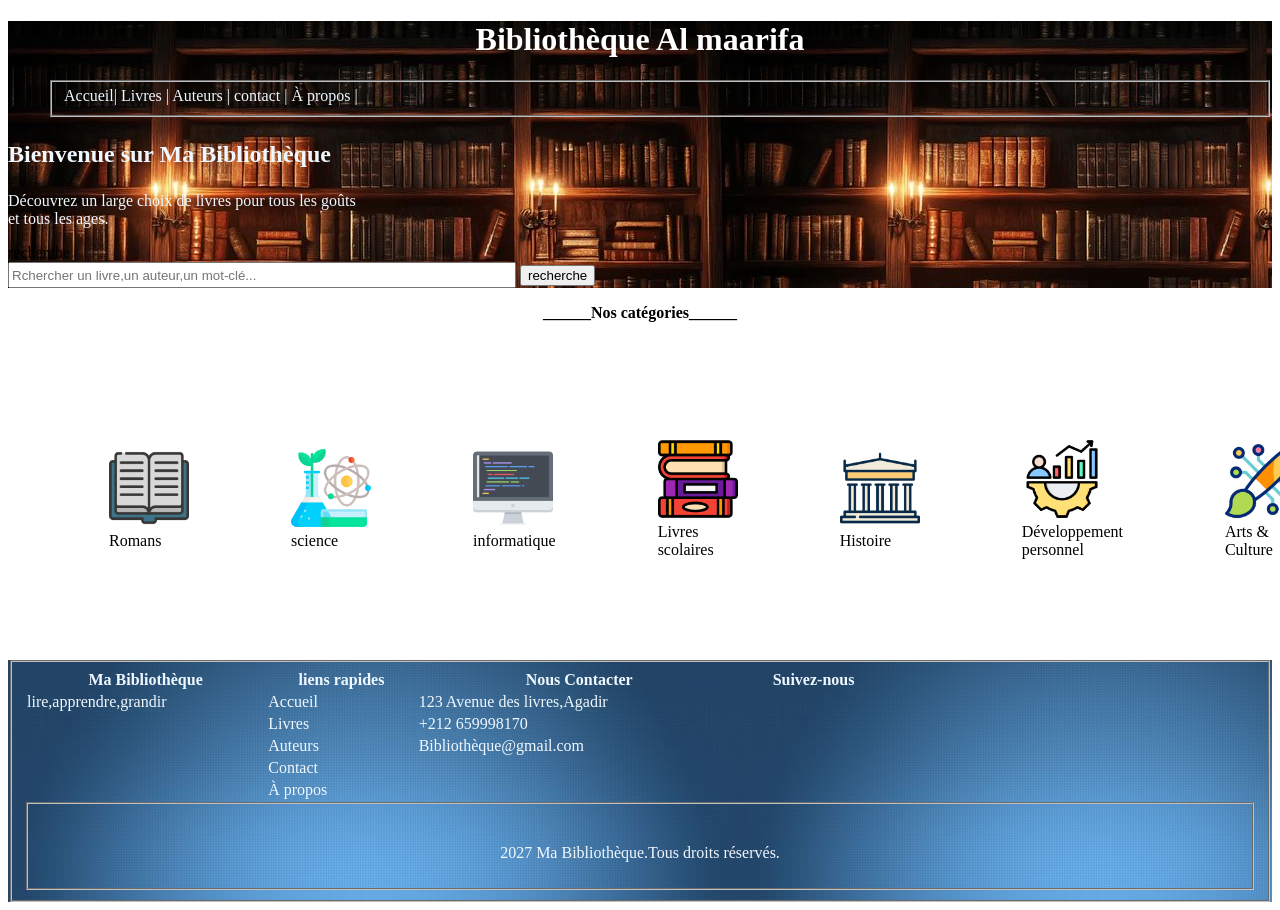
==== index.html @ 38c168f7 "Add files via upload" ====
<!DOCTYPE html>
<html lang="fr">
<head>
    <meta charset="UTF-8">
    <meta name="viewport" content="width=device-width, initial-scale=1.0">
    <title>Ma Bibliothèque</title>
    <style>
        a:link {color: black;background-color: transparent;text-decoration: none;}

    </style>
</head>
<body>
  <div style="background-image: url('photo.jpg');"><h1 style="text-align: center;color: white;">Bibliothèque Al maarifa </h1>
  <ul style="color: aliceblue;">
    <fieldset>
    <a style="color: aliceblue;" href="index.html">Accueil|</a>
    <a style="color: aliceblue;" href="Livres.html">Livres |</a>
    <a style="color: aliceblue;" href="Auteurs.html">Auteurs |</a>
    <a style="color: aliceblue;" href="contact.html">contact |</a>
    <a style="color: aliceblue;" href="À propos.html">À propos |</a>
    </fieldset>
  </ul>
  <p style="font-size: x-large;color: aliceblue;"><b>Bienvenue sur Ma Bibliothèque</b></p>
  <p style="color: aliceblue;">Découvrez un large choix de livres pour tous les goûts <br>et tous les ages.</br></p>
  <form action="action_page_recherche.php"method="post">
    <label for="recherche">recherche</label><br>
    <input type="text" id="recherche" name="recherche" style="width: 500px;height: 20px;"placeholder="Rchercher un livre,un auteur,un mot-clé...">
    <input type="submit" value="recherche"></div>
<p style="text-align: center;"><b>______Nos catégories______</b></p>
<table cellspacing="100">
  <tr>
    <td>
<a href="Livres.html" ><img src="livre.png" width="80px">
<br>Romans
</td>
<td><a href="Livres.html" ><img src="science.png" height="80px" width="80px"><br>science</td>
<td><a href="Livres.html" ><img src="programmation.png" height="80px" width="80px"><br>informatique</td>
<td><a href="Livres.html" ><img src="pile.livres.png" height="80px" width="80px"><br>Livres scolaires </td>
<td><a href="Livres.html" ><img src="histoire.png" height="80px" width="80px"><br>Histoire</td>
<td><a href="Livres.html" ><img src="self-development.png" height="80px" width="80px"><br>Développement personnel</td>
<td><a href="Livres.html" ><img src="art-et-technologie.png" height="80px" width="80px"><br>Arts & Culture</td>
  </tr>
</table>
 <div style="background-image: url('ecranbleu.jpg');">
<fieldset>
  <table style="width: 70%;color: aliceblue;">
 <tr>
  <th>Ma Bibliothèque</th>
  <th>liens rapides</th>
  <th>Nous Contacter</th>
  <th>Suivez-nous</th>
 </tr>
 <tr>
  <td>lire,apprendre,grandir</td>
  <td><a href="index.html" style="color: aliceblue;">Accueil</td>
  <td>123 Avenue des livres,Agadir</td>
 </tr>
 <tr>
  <td></td>
  <td><a href="Livres.html" style="color: aliceblue;">Livres</td>
  <td>+212 659998170</td>
 </tr>
 <tr>
  <td></td>
  <td><a href="Auteurs.html" style="color: aliceblue;">Auteurs</td>
  <td>Bibliothèque@gmail.com</td>
 </tr>
 <tr>
  <td></td>
  <td><a href="contact.html" style="color: aliceblue;">Contact</td>
 </tr>
 <tr>
  <td></td>
  <td><a href="À propos.html" style="color: aliceblue;">À propos</td>
 </tr>
</fieldset>
</table>
<fieldset >
<br>
<p style="text-align: center; color: aliceblue;">2027 Ma Bibliothèque.Tous droits réservés.</p>
</fieldset>
 </div>
</body>
</html>
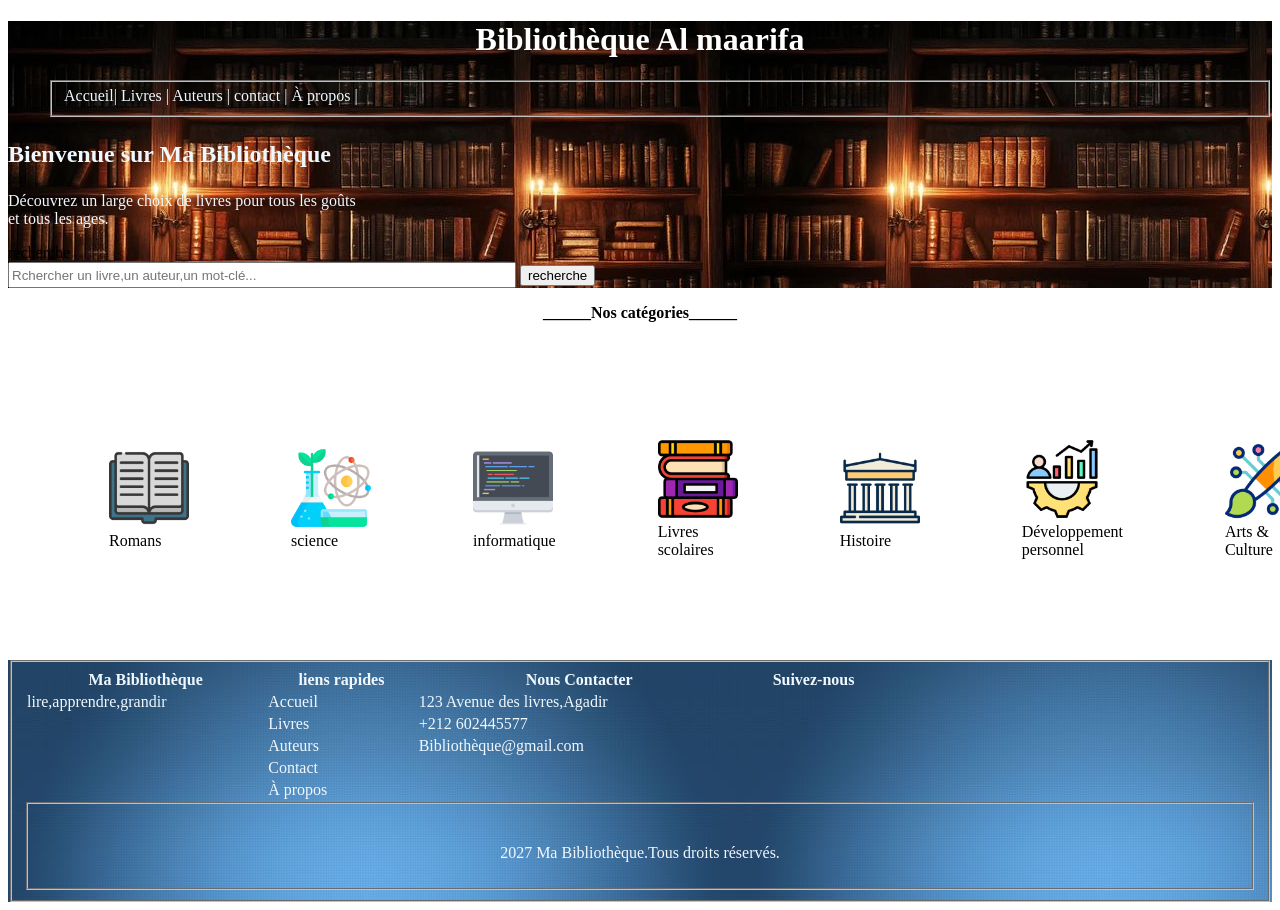
==== commit b6450695: "Add files via upload" ====
--- a/index.html
+++ b/index.html
@@ -58,7 +58,7 @@
  <tr>
   <td></td>
   <td><a href="Livres.html" style="color: aliceblue;">Livres</td>
-  <td>+212 659998170</td>
+  <td>+212 602445577</td>
  </tr>
  <tr>
   <td></td>
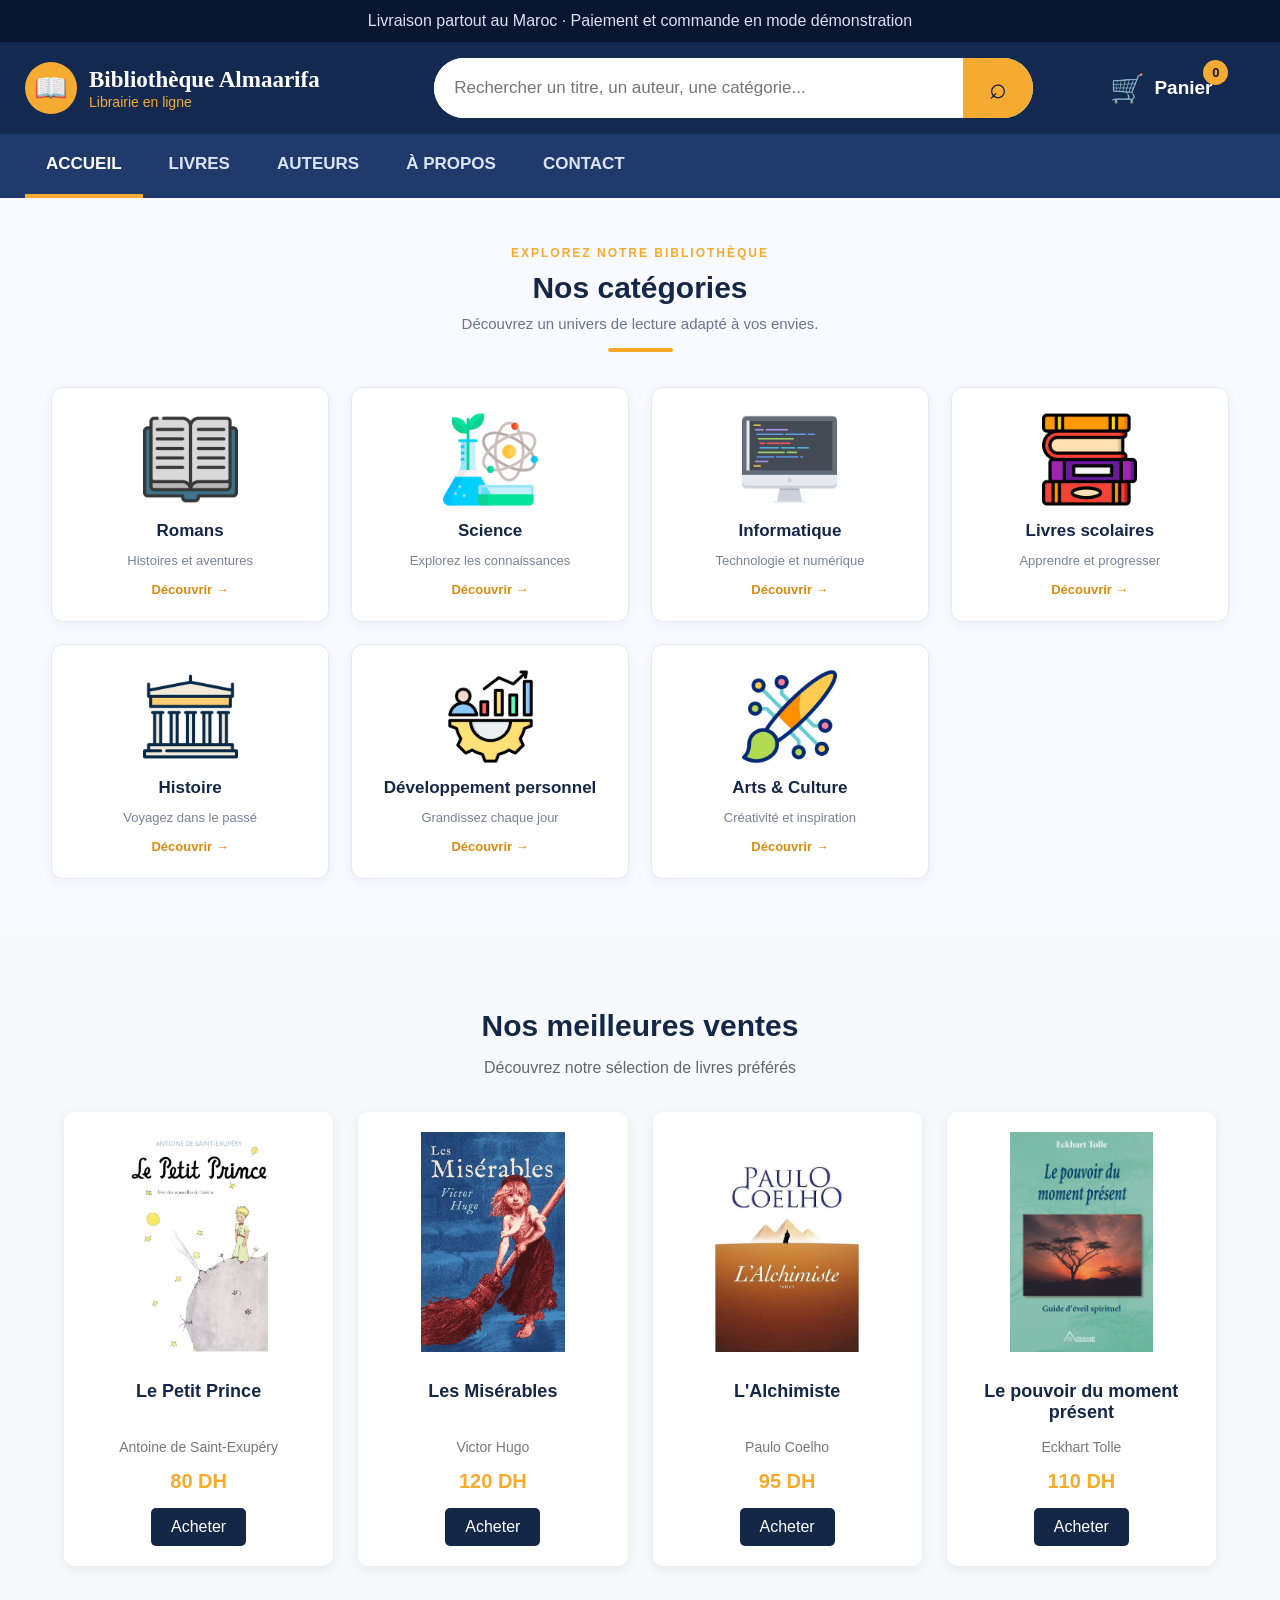
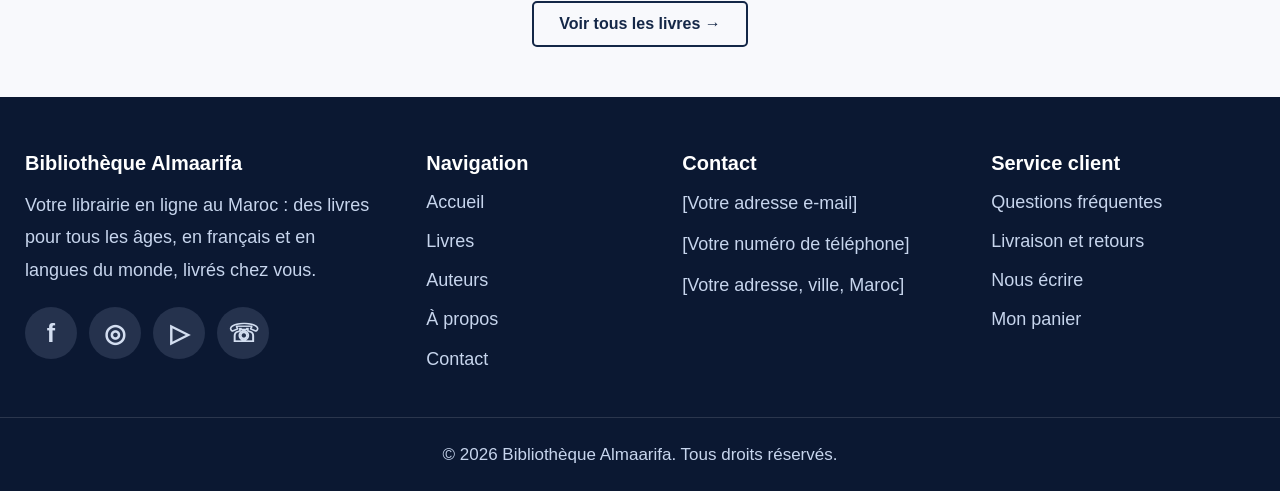
==== commit 5ce62191: "Add files via upload" ====
--- a/index.html
+++ b/index.html
@@ -4,81 +4,240 @@
     <meta charset="UTF-8">
     <meta name="viewport" content="width=device-width, initial-scale=1.0">
     <title>Ma Bibliothèque</title>
-    <style>
-        a:link {color: black;background-color: transparent;text-decoration: none;}
-
-    </style>
+    <link rel="stylesheet" href="style.css">
 </head>
 <body>
-  <div style="background-image: url('photo.jpg');"><h1 style="text-align: center;color: white;">Bibliothèque Al maarifa </h1>
-  <ul style="color: aliceblue;">
-    <fieldset>
-    <a style="color: aliceblue;" href="index.html">Accueil|</a>
-    <a style="color: aliceblue;" href="Livres.html">Livres |</a>
-    <a style="color: aliceblue;" href="Auteurs.html">Auteurs |</a>
-    <a style="color: aliceblue;" href="contact.html">contact |</a>
-    <a style="color: aliceblue;" href="À propos.html">À propos |</a>
-    </fieldset>
-  </ul>
-  <p style="font-size: x-large;color: aliceblue;"><b>Bienvenue sur Ma Bibliothèque</b></p>
-  <p style="color: aliceblue;">Découvrez un large choix de livres pour tous les goûts <br>et tous les ages.</br></p>
-  <form action="action_page_recherche.php"method="post">
-    <label for="recherche">recherche</label><br>
-    <input type="text" id="recherche" name="recherche" style="width: 500px;height: 20px;"placeholder="Rchercher un livre,un auteur,un mot-clé...">
-    <input type="submit" value="recherche"></div>
-<p style="text-align: center;"><b>______Nos catégories______</b></p>
-<table cellspacing="100">
-  <tr>
-    <td>
-<a href="Livres.html" ><img src="livre.png" width="80px">
-<br>Romans
-</td>
-<td><a href="Livres.html" ><img src="science.png" height="80px" width="80px"><br>science</td>
-<td><a href="Livres.html" ><img src="programmation.png" height="80px" width="80px"><br>informatique</td>
-<td><a href="Livres.html" ><img src="pile.livres.png" height="80px" width="80px"><br>Livres scolaires </td>
-<td><a href="Livres.html" ><img src="histoire.png" height="80px" width="80px"><br>Histoire</td>
-<td><a href="Livres.html" ><img src="self-development.png" height="80px" width="80px"><br>Développement personnel</td>
-<td><a href="Livres.html" ><img src="art-et-technologie.png" height="80px" width="80px"><br>Arts & Culture</td>
-  </tr>
-</table>
- <div style="background-image: url('ecranbleu.jpg');">
-<fieldset>
-  <table style="width: 70%;color: aliceblue;">
- <tr>
-  <th>Ma Bibliothèque</th>
-  <th>liens rapides</th>
-  <th>Nous Contacter</th>
-  <th>Suivez-nous</th>
- </tr>
- <tr>
-  <td>lire,apprendre,grandir</td>
-  <td><a href="index.html" style="color: aliceblue;">Accueil</td>
-  <td>123 Avenue des livres,Agadir</td>
- </tr>
- <tr>
-  <td></td>
-  <td><a href="Livres.html" style="color: aliceblue;">Livres</td>
-  <td>+212 602445577</td>
- </tr>
- <tr>
-  <td></td>
-  <td><a href="Auteurs.html" style="color: aliceblue;">Auteurs</td>
-  <td>Bibliothèque@gmail.com</td>
- </tr>
- <tr>
-  <td></td>
-  <td><a href="contact.html" style="color: aliceblue;">Contact</td>
- </tr>
- <tr>
-  <td></td>
-  <td><a href="À propos.html" style="color: aliceblue;">À propos</td>
- </tr>
-</fieldset>
-</table>
-<fieldset >
-<br>
-<p style="text-align: center; color: aliceblue;">2027 Ma Bibliothèque.Tous droits réservés.</p>
-</fieldset>
- </div>
+  <header class="site-header">
+
+    <div class="top-bar">
+        Livraison partout au Maroc · Paiement et commande en mode démonstration
+    </div>
+
+    <div class="header-main">
+
+        <a href="index.html" class="logo">
+            <span class="logo-icon">📖</span>
+            <span class="logo-text">
+                <strong>Bibliothèque Almaarifa</strong>
+                <small>Librairie en ligne</small>
+            </span>
+        </a>
+
+        <form class="search-bar" action="#" method="get">
+            <input
+                type="search"
+                name="recherche"
+                placeholder="Rechercher un titre, un auteur, une catégorie..."
+            >
+            <button type="submit" aria-label="Rechercher">⌕</button>
+        </form>
+
+        <a href="panier.html" class="cart">
+            <span class="cart-icon">🛒</span>
+            <strong>Panier</strong>
+            <span class="cart-count">0</span>
+        </a>
+
+    </div>
+
+    <nav class="main-nav">
+        <div class="nav-container">
+            <a href="index.html" class="active">ACCUEIL</a>
+            <a href="livres.html" >LIVRES</a>
+            <a href="auteurs.html" >AUTEURS</a>
+            <a href="À propos.html" >À PROPOS</a>
+            <a href="contact.html" >CONTACT</a>
+        </div>
+    </nav>
+
+<!-- Section Nos catégories -->
+<section class="categories-section" id="categories">
+
+    <div class="categories-header">
+        <span class="categories-subtitle">EXPLOREZ NOTRE BIBLIOTHÈQUE</span>
+        <h2>Nos catégories</h2>
+        <p>Découvrez un univers de lecture adapté à vos envies.</p>
+        <div class="categories-line"></div>
+    </div>
+
+    <div class="categories-container">
+
+        <a href="livres.html" class="category-card">
+            <div class="category-icon">
+                <img src="livre.png" alt="Romans">
+            </div>
+            <h3>Romans</h3>
+            <p>Histoires et aventures</p>
+            <span class="category-link">Découvrir →</span>
+        </a>
+
+        <a href="livres.html" class="category-card">
+            <div class="category-icon">
+                <img src="science.png" alt="Science">
+            </div>
+            <h3>Science</h3>
+            <p>Explorez les connaissances</p>
+            <span class="category-link">Découvrir →</span>
+        </a>
+
+        <a href="livres.html" class="category-card">
+            <div class="category-icon">
+                <img src="programmation.png" alt="Informatique">
+            </div>
+            <h3>Informatique</h3>
+            <p>Technologie et numérique</p>
+            <span class="category-link">Découvrir →</span>
+        </a>
+
+        <a href="livres.html" class="category-card">
+            <div class="category-icon">
+                <img src="pile.livres.png" alt="Livres scolaires">
+            </div>
+            <h3>Livres scolaires</h3>
+            <p>Apprendre et progresser</p>
+            <span class="category-link">Découvrir →</span>
+        </a>
+
+        <a href="livres.html" class="category-card">
+            <div class="category-icon">
+                <img src="histoire.png" alt="Histoire">
+            </div>
+            <h3>Histoire</h3>
+            <p>Voyagez dans le passé</p>
+            <span class="category-link">Découvrir →</span>
+        </a>
+
+        <a href="livres.html" class="category-card">
+            <div class="category-icon">
+                <img src="self-development.png"
+                     alt="Développement personnel">
+            </div>
+            <h3>Développement personnel</h3>
+            <p>Grandissez chaque jour</p>
+            <span class="category-link">Découvrir →</span>
+        </a>
+
+        <a href="livres.html" class="category-card">
+            <div class="category-icon">
+                <img src="art-et-technologie.png" alt="Arts et Culture">
+            </div>
+            <h3>Arts &amp; Culture</h3>
+            <p>Créativité et inspiration</p>
+            <span class="category-link">Découvrir →</span>
+        </a>
+
+    </div>
+
+</section>
+
+    
+<!-- Section Nos meilleures ventes -->
+<section class="meilleures-ventes">
+
+    <h2>Nos meilleures ventes</h2>
+    <p class="description">
+        Découvrez notre sélection de livres préférés
+    </p>
+
+    <div class="livres-container">
+
+        <div class="livre">
+            <img src="images.jpg" alt="Le Petit Prince">
+            <h3>Le Petit Prince</h3>
+            <p class="auteur">Antoine de Saint-Exupéry</p>
+            <p class="prix">80 DH</p>
+            <a href="#" class="btn-acheter">Acheter</a>
+        </div>
+
+        <div class="livre">
+            <img src="les mesirables.jpg" alt="Les Misérables">
+            <h3>Les Misérables</h3>
+            <p class="auteur">Victor Hugo</p>
+            <p class="prix">120 DH</p>
+            <a href="#" class="btn-acheter">Acheter</a>
+        </div>
+
+        <div class="livre">
+            <img src="lalchimeste.jpg" alt="L'Alchimiste">
+            <h3>L'Alchimiste</h3>
+            <p class="auteur">Paulo Coelho</p>
+            <p class="prix">95 DH</p>
+            <a href="#" class="btn-acheter">Acheter</a>
+        </div>
+
+        <div class="livre">
+            <img src="le-pouvoir-du-moment-present.jpg" alt="Le pouvoir du moment présent">
+            <h3>Le pouvoir du moment présent</h3>
+            <p class="auteur">Eckhart Tolle</p>
+            <p class="prix">110 DH</p>
+            <a href="#" class="btn-acheter">Acheter</a>
+        </div>
+
+    </div>
+
+    <a href="livres.html" class="voir-plus">
+        Voir tous les livres →
+    </a>
+
+</section>
+
+<footer class="site-footer">
+
+    <div class="footer-container">
+
+        <!-- Colonne 1 : Présentation -->
+        <div class="footer-column footer-about">
+            <h3>Bibliothèque Almaarifa</h3>
+
+            <p>
+                Votre librairie en ligne au Maroc : des livres
+                pour tous les âges, en français et en langues
+                du monde, livrés chez vous.
+            </p>
+
+            <div class="social-links">
+                <a href="#" aria-label="Facebook">f</a>
+                <a href="#" aria-label="Instagram">◎</a>
+                <a href="#" aria-label="YouTube">▷</a>
+                <a href="#" aria-label="WhatsApp">☏</a>
+            </div>
+        </div>
+
+        <!-- Colonne 2 : Navigation -->
+        <div class="footer-column">
+            <h3>Navigation</h3>
+            <a href="index.html">Accueil</a>
+            <a href="livres.html">Livres</a>
+            <a href="auteurs.html">Auteurs</a>
+            <a href="À propos.html">À propos</a>
+            <a href="contact.html">Contact</a>
+        </div>
+
+        <!-- Colonne 3 : Contact -->
+        <div class="footer-column">
+            <h3>Contact</h3>
+            <p>[Votre adresse e-mail]</p>
+            <p>[Votre numéro de téléphone]</p>
+            <p>[Votre adresse, ville, Maroc]</p>
+        </div>
+
+        <!-- Colonne 4 : Service client -->
+        <div class="footer-column">
+            <h3>Service client</h3>
+            <a href="#">Questions fréquentes</a>
+            <a href="#">Livraison et retours</a>
+            <a href="contact.html">Nous écrire</a>
+            <a href="panier.html">Mon panier</a>
+        </div>
+
+    </div>
+
+    <div class="footer-bottom">
+        <p>
+            © 2026 Bibliothèque Almaarifa. Tous droits réservés.
+        </p>
+    </div>
+
+</footer>
 </body>
 </html>
--- a/style.css
+++ b/style.css
@@ -0,0 +1,2500 @@
+
+:root {
+    --navy: #0b1832;
+    --navy-light: #14294f;
+    --navy-nav: #203b6b;
+    --orange: #f5aa32;
+    --white: #ffffff;
+    --text-light: #c7d5ed;
+    --border-color: rgba(255, 255, 255, 0.13);
+}
+
+/* ================= GENERAL ================= */
+* {
+    box-sizing: border-box;
+}
+
+body {
+    margin: 0;
+    font-family: Arial, Helvetica, sans-serif;
+    background: #ffffff;
+    color: var(--white);
+}
+
+a {
+    text-decoration: none;
+    color: inherit;
+}
+
+/* ================= HEADER ================= */
+.site-header {
+    width: 100%;
+    background: var(--navy);
+}
+
+/* الشريط العلوي */
+.top-bar {
+    min-height: 42px;
+    padding: 10px 15px;
+    display: flex;
+    justify-content: center;
+    align-items: center;
+    text-align: center;
+    background: #0a1630;
+    color: #d8e2f5;
+    font-size: 16px;
+}
+
+/* المنطقة الرئيسية */
+.header-main {
+    width: min(1500px, 100%);
+    min-height: 92px;
+    margin: auto;
+    padding: 15px 25px;
+    display: grid;
+    grid-template-columns: 1fr minmax(250px, 1.6fr) 0.5fr;
+    align-items: center;
+    gap: 35px;
+    background: var(--navy-light);
+}
+
+/* الشعار */
+.logo {
+    display: flex;
+    align-items: center;
+    gap: 12px;
+    min-width: 0;
+}
+
+.logo-icon {
+    width: 52px;
+    height: 52px;
+    flex-shrink: 0;
+    display: flex;
+    align-items: center;
+    justify-content: center;
+    border-radius: 50%;
+    background: var(--orange);
+    font-size: 27px;
+}
+
+.logo-text {
+    display: flex;
+    flex-direction: column;
+    gap: 1px;
+}
+
+.logo-text strong {
+    font-family: Georgia, serif;
+    font-size: 23px;
+    white-space: nowrap;
+}
+
+.logo-text small {
+    color: var(--orange);
+    font-size: 14px;
+}
+
+/* شريط البحث */
+.search-bar {
+    display: flex;
+    width: 100%;
+    height: 60px;
+    overflow: hidden;
+    border-radius: 35px;
+    background: var(--white);
+}
+
+.search-bar input {
+    flex: 1;
+    width: 0;
+    min-width: 0;
+    border: none;
+    outline: none;
+    padding: 0 20px;
+    font-size: 17px;
+    color: #333333;
+}
+
+.search-bar button {
+    width: 70px;
+    flex-shrink: 0;
+    border: none;
+    background: var(--orange);
+    color: var(--navy);
+    font-size: 30px;
+    cursor: pointer;
+}
+
+.search-bar button:hover {
+    background: #ffc15b;
+}
+
+/* السلة */
+.cart {
+    position: relative;
+    justify-self: center;
+    display: flex;
+    align-items: center;
+    gap: 9px;
+    font-size: 19px;
+}
+
+.cart-icon {
+    font-size: 28px;
+}
+
+.cart-count {
+    position: absolute;
+    top: -12px;
+    right: -16px;
+    width: 25px;
+    height: 25px;
+    display: flex;
+    align-items: center;
+    justify-content: center;
+    border-radius: 50%;
+    background: var(--orange);
+    color: var(--navy);
+    font-size: 13px;
+    font-weight: bold;
+}
+
+/* قائمة التنقل */
+.main-nav {
+    background: var(--navy-nav);
+}
+
+.nav-container {
+    width: min(1500px, 100%);
+    min-height: 64px;
+    margin: auto;
+    padding: 0 25px;
+    display: flex;
+    align-items: stretch;
+    gap: 5px;
+}
+
+.nav-container a {
+    display: flex;
+    align-items: center;
+    justify-content: center;
+    padding: 0 21px;
+    border-bottom: 4px solid transparent;
+    color: #dce5f6;
+    font-size: 17px;
+    font-weight: bold;
+    transition: 0.2s;
+}
+
+.nav-container a:hover,
+.nav-container a.active {
+    color: var(--white);
+    border-bottom-color: var(--orange);
+}
+.site-footer {
+    width: 100%;
+    background: var(--navy);
+    color: var(--text-light);
+}
+
+/* الأعمدة الأربعة */
+.footer-container {
+    width: min(1500px, 100%);
+    margin: auto;
+    padding: 55px 25px 45px;
+    display: grid;
+    grid-template-columns: 1.35fr 0.8fr 1fr 1fr;
+    gap: 45px;
+}
+
+.footer-column {
+    min-width: 0;
+    display: flex;
+    flex-direction: column;
+    align-items: flex-start;
+    gap: 14px;
+}
+
+.footer-column h3 {
+    margin: 0 0 1px;
+    color: var(--white);
+    font-size: 20px;
+}
+
+.footer-column p {
+    margin: 0;
+    font-size: 18px;
+    line-height: 1.8;
+    overflow-wrap: anywhere;
+}
+
+.footer-column > a {
+    font-size: 18px;
+    line-height: 1.4;
+    transition: color 0.2s;
+}
+
+.footer-column > a:hover {
+    color: var(--orange);
+}
+
+/* وصف المكتبة */
+.footer-about p {
+    margin-top: -1px;
+}
+
+/* أيقونات التواصل الاجتماعي */
+.social-links {
+    display: flex;
+    flex-wrap: wrap;
+    gap: 12px;
+    margin-top: 7px;
+}
+
+.social-links a {
+    width: 52px;
+    height: 52px;
+    display: flex;
+    align-items: center;
+    justify-content: center;
+    border-radius: 50%;
+    background: #25324d;
+    color: #d3def0;
+    font-size: 25px;
+    font-weight: bold;
+    transition: 0.2s;
+}
+
+.social-links a:hover {
+    background: var(--orange);
+    color: var(--navy);
+}
+
+/* معلومات الاتصال */
+.footer-column:nth-child(3) p {
+    line-height: 1.5;
+}
+
+/* حقوق النشر */
+.footer-bottom {
+    min-height: 74px;
+    padding: 20px 15px;
+    display: flex;
+    align-items: center;
+    justify-content: center;
+    border-top: 1px solid var(--border-color);
+    text-align: center;
+}
+
+.footer-bottom p {
+    margin: 0;
+    font-size: 17px;
+    line-height: 1.6;
+}
+
+/* ================= TABLETS ================= */
+@media (max-width: 1000px) {
+    .header-main {
+        grid-template-columns: 1fr auto;
+        gap: 20px;
+    }
+
+    .search-bar {
+        grid-column: 1 / -1;
+        grid-row: 2;
+    }
+
+    .cart {
+        grid-column: 2;
+        grid-row: 1;
+    }
+
+    .nav-container {
+        justify-content: center;
+        flex-wrap: wrap;
+    }
+
+    .nav-container a {
+        min-height: 55px;
+        padding: 0 13px;
+        font-size: 15px;
+    }
+
+    .footer-container {
+        grid-template-columns: repeat(2, minmax(0, 1fr));
+        gap: 40px;
+    }
+}
+
+/* ================= MOBILE ================= */
+@media (max-width: 600px) {
+    .top-bar {
+        font-size: 12px;
+        line-height: 1.5;
+        padding: 9px 12px;
+    }
+
+    .header-main {
+        padding: 18px 15px;
+        gap: 18px 10px;
+    }
+
+    .logo {
+        gap: 8px;
+    }
+
+    .logo-icon {
+        width: 40px;
+        height: 40px;
+        font-size: 21px;
+    }
+
+    .logo-text strong {
+        font-size: 16px;
+        white-space: normal;
+    }
+
+    .logo-text small {
+        font-size: 12px;
+    }
+
+    .cart {
+        gap: 5px;
+        font-size: 14px;
+    }
+
+    .cart-icon {
+        font-size: 22px;
+    }
+
+    .search-bar {
+        height: 48px;
+    }
+
+    .search-bar input {
+        padding: 0 13px;
+        font-size: 13px;
+    }
+
+    .search-bar button {
+        width: 48px;
+        font-size: 25px;
+    }
+
+    .nav-container {
+        padding: 5px 8px;
+        gap: 0;
+    }
+
+    .nav-container a {
+        min-height: 44px;
+        padding: 0 10px;
+        font-size: 12px;
+        border-bottom-width: 3px;
+    }
+
+    /* الفوتر في الهاتف */
+    .footer-container {
+        padding: 35px 22px;
+        grid-template-columns: 1fr;
+        gap: 30px;
+    }
+
+    .footer-column h3 {
+        font-size: 18px;
+    }
+
+    .footer-column p,
+    .footer-column > a {
+        font-size: 16px;
+    }
+
+    .social-links a {
+        width: 43px;
+        height: 43px;
+        font-size: 22px;
+    }
+
+    .footer-bottom {
+        min-height: 65px;
+        padding: 17px 12px;
+    }
+
+    .footer-bottom p {
+        font-size: 13px;
+    }
+}
+
+/* Section Nos meilleures ventes */
+.meilleures-ventes {
+    padding: 50px 5%;
+    background-color: #f8f9fc;
+    text-align: center;
+}
+
+.meilleures-ventes h2 {
+    color: #142747;
+    font-size: 30px;
+    margin-bottom: 10px;
+}
+
+.description {
+    color: #666;
+    margin-bottom: 35px;
+    font-size: 16px;
+}
+
+/* Conteneur des livres */
+.livres-container {
+    display: grid;
+    grid-template-columns: repeat(4, minmax(0, 1fr));
+    gap: 25px;
+    max-width: 1400px;
+    margin: 0 auto;
+}
+
+/* Carte de chaque livre */
+.livre {
+    background-color: white;
+    padding: 20px 15px;
+    border-radius: 10px;
+    box-shadow: 0 3px 12px rgba(0, 0, 0, 0.08);
+    transition: transform 0.3s, box-shadow 0.3s;
+}
+
+.livre:hover {
+    transform: translateY(-6px);
+    box-shadow: 0 8px 20px rgba(0, 0, 0, 0.15);
+}
+
+/* Images des livres */
+.livre img {
+    width: 100%;
+    height: 220px;
+    object-fit: contain;
+    margin-bottom: 15px;
+}
+
+/* Titres */
+.livre h3 {
+    color: #142747;
+    font-size: 18px;
+    min-height: 44px;
+    margin: 10px 0;
+}
+
+.auteur {
+    color: #777;
+    font-size: 14px;
+}
+
+/* Prix */
+.prix {
+    color: #f9aa2b;
+    font-size: 20px;
+    font-weight: bold;
+    margin: 15px 0;
+}
+
+/* Bouton Acheter */
+.btn-acheter {
+    display: inline-block;
+    background-color: #142747;
+    color: white;
+    text-decoration: none;
+    padding: 10px 20px;
+    border-radius: 5px;
+    transition: background-color 0.3s;
+}
+
+.btn-acheter:hover {
+    background-color: #f9aa2b;
+    color: #142747;
+}
+
+/* Bouton Voir tous les livres */
+.voir-plus {
+    display: inline-block;
+    margin-top: 35px;
+    padding: 12px 25px;
+    border: 2px solid #142747;
+    border-radius: 5px;
+    color: #142747;
+    text-decoration: none;
+    font-weight: bold;
+}
+
+.voir-plus:hover {
+    background-color: #142747;
+    color: white;
+}
+
+/* Adaptation aux tablettes */
+@media (max-width: 900px) {
+    .livres-container {
+        grid-template-columns: repeat(2, minmax(0, 1fr));
+        gap: 15px;
+    }
+}
+
+/* Adaptation aux téléphones */
+@media (max-width: 480px) {
+    .meilleures-ventes {
+        padding: 35px 15px;
+    }
+
+    .meilleures-ventes h2 {
+        font-size: 24px;
+    }
+
+    .livres-container {
+        grid-template-columns: repeat(2, minmax(0, 1fr));
+        gap: 12px;
+    }
+
+    .livre {
+        padding: 12px 8px;
+    }
+
+    .livre img {
+        height: 160px;
+    }
+
+    .livre h3 {
+        font-size: 15px;
+    }
+}
+
+/* ===== NOS CATÉGORIES ===== */
+
+.categories-section {
+    padding: 45px 4% 55px;
+    background-color: #f8faff;
+    font-family: Arial, sans-serif;
+    box-sizing: border-box;
+}
+
+.categories-section * {
+    box-sizing: border-box;
+}
+
+/* Titre */
+.categories-header {
+    text-align: center;
+    margin-bottom: 35px;
+}
+
+.categories-subtitle {
+    color: #f9aa2b;
+    font-size: 12px;
+    font-weight: bold;
+    letter-spacing: 2px;
+}
+
+.categories-header h2 {
+    color: #142747;
+    font-size: 30px;
+    margin: 10px 0;
+    font-weight: bold;
+}
+
+.categories-header p {
+    color: #68758a;
+    font-size: 15px;
+    margin: 0;
+}
+
+.categories-line {
+    width: 65px;
+    height: 4px;
+    background-color: #f9aa2b;
+    border-radius: 5px;
+    margin: 16px auto 0;
+}
+
+/* Grille des catégories */
+.categories-container {
+    display: grid;
+    grid-template-columns: repeat(4, minmax(0, 1fr));
+    gap: 22px;
+    max-width: 1400px;
+    margin: 0 auto;
+}
+
+/* Carte */
+.category-card {
+    display: flex;
+    flex-direction: column;
+    align-items: center;
+    justify-content: center;
+    min-width: 0;
+    min-height: 235px;
+    padding: 22px 14px;
+    text-align: center;
+    text-decoration: none;
+    background-color: #ffffff;
+    border: 1px solid #e5eaf2;
+    border-radius: 12px;
+    box-shadow: 0 3px 12px rgba(20, 39, 71, 0.05);
+    transition: transform 0.3s ease,
+                box-shadow 0.3s ease,
+                border-color 0.3s ease;
+}
+
+.category-card:hover {
+    transform: translateY(-6px);
+    border-color: #f9aa2b;
+    box-shadow: 0 10px 25px rgba(20, 39, 71, 0.12);
+}
+
+/* Images */
+.category-icon {
+    width: 100px;
+    height: 95px;
+    display: flex;
+    align-items: center;
+    justify-content: center;
+    margin-bottom: 12px;
+}
+
+.category-icon img {
+    max-width: 100%;
+    max-height: 100%;
+    object-fit: contain;
+    transition: transform 0.3s ease;
+}
+
+.category-card:hover .category-icon img {
+    transform: scale(1.08);
+}
+
+/* Textes */
+.category-card h3 {
+    color: #142747;
+    font-size: 17px;
+    line-height: 1.4;
+    margin: 0 0 8px;
+}
+
+.category-card p {
+    color: #788397;
+    font-size: 13px;
+    line-height: 1.5;
+    margin: 0 0 12px;
+}
+
+.category-link {
+    color: #d98b12;
+    font-size: 13px;
+    font-weight: bold;
+}
+
+/* Tablettes */
+@media (max-width: 1000px) {
+    .categories-container {
+        grid-template-columns: repeat(3, minmax(0, 1fr));
+        gap: 16px;
+    }
+}
+
+/* Téléphones */
+@media (max-width: 600px) {
+    .categories-section {
+        padding: 35px 15px 40px;
+    }
+
+    .categories-header h2 {
+        font-size: 25px;
+    }
+
+    .categories-header p {
+        font-size: 13px;
+    }
+
+    .categories-container {
+        grid-template-columns: repeat(2, minmax(0, 1fr));
+        gap: 12px;
+    }
+
+    .category-card {
+        min-height: 205px;
+        padding: 16px 8px;
+    }
+
+    .category-icon {
+        width: 78px;
+        height: 75px;
+    }
+
+    .category-card h3 {
+        font-size: 15px;
+    }
+
+    .category-card p {
+        font-size: 12px;
+    }
+
+    .category-link {
+        font-size: 12px;
+    }
+}
+
+/* Accessibilité au clavier */
+.category-card:focus-visible {
+    outline: 3px solid #f9aa2b;
+    outline-offset: 3px;
+}
+
+
+/* ===== CORRECTION PAGE LIVRES ===== */
+
+#tous-les-livres.meilleures-ventes {
+    background-color: #f8faff;
+    padding: 45px 4% 55px;
+    color: #142747;
+}
+
+/* Titre et description */
+#tous-les-livres .section-header {
+    text-align: center;
+    margin-bottom: 35px;
+}
+
+#tous-les-livres .section-subtitle {
+    display: block;
+    color: #d98b12;
+    font-size: 13px;
+    font-weight: bold;
+    letter-spacing: 1px;
+    margin-bottom: 12px;
+}
+
+#tous-les-livres .section-header h2 {
+    color: #142747;
+    font-size: 30px;
+    margin: 0 0 12px;
+}
+
+#tous-les-livres .section-header p {
+    color: #626f82;
+    font-size: 15px;
+    margin: 0;
+}
+
+#tous-les-livres .titre-decoration {
+    width: 65px;
+    height: 4px;
+    background-color: #f9aa2b;
+    border-radius: 5px;
+    margin: 16px auto;
+}
+
+/* Grille des livres */
+#tous-les-livres .livres-container {
+    display: grid;
+    grid-template-columns: repeat(4, minmax(0, 1fr));
+    gap: 24px;
+    max-width: 1400px;
+    margin: 0 auto;
+}
+
+/* Cartes blanches */
+#tous-les-livres .livre-card {
+    background-color: #ffffff;
+    color: #142747;
+    border: 1px solid #e0e5ed;
+    border-radius: 10px;
+    overflow: hidden;
+    box-shadow: 0 3px 12px rgba(20, 39, 71, 0.08);
+    display: flex;
+    flex-direction: column;
+    min-width: 0;
+    transition: transform 0.3s, box-shadow 0.3s;
+}
+
+#tous-les-livres .livre-card:hover {
+    transform: translateY(-5px);
+    box-shadow: 0 8px 20px rgba(20, 39, 71, 0.15);
+}
+
+/* Zone des images */
+#tous-les-livres .livre-image {
+    position: relative;
+    height: 235px;
+    padding: 15px;
+    background-color: #f1f4f9;
+    display: flex;
+    align-items: center;
+    justify-content: center;
+}
+
+#tous-les-livres .livre-image img {
+    display: block;
+    width: 100%;
+    height: 100%;
+    object-fit: contain;
+}
+
+/* Badge */
+#tous-les-livres .badge-livre {
+    position: absolute;
+    top: 10px;
+    left: 10px;
+    background-color: #f9aa2b;
+    color: #142747;
+    padding: 5px 8px;
+    border-radius: 4px;
+    font-size: 11px;
+    font-weight: bold;
+}
+
+/* Informations : forcer des couleurs lisibles */
+#tous-les-livres .livre-info {
+    background-color: #ffffff;
+    color: #142747;
+    padding: 16px;
+    flex: 1;
+    display: flex;
+    flex-direction: column;
+}
+
+#tous-les-livres .livre-categorie {
+    color: #c17c00;
+    font-size: 12px;
+    font-weight: bold;
+    margin: 0 0 8px;
+}
+
+#tous-les-livres .livre-info h3 {
+    color: #142747;
+    font-size: 17px;
+    line-height: 1.4;
+    min-height: 48px;
+    margin: 0 0 8px;
+}
+
+#tous-les-livres .livre-auteur {
+    color: #6b7280;
+    font-size: 13px;
+    margin: 0 0 18px;
+}
+
+/* Prix et bouton */
+#tous-les-livres .livre-bas {
+    display: flex;
+    justify-content: space-between;
+    align-items: center;
+    gap: 10px;
+    border-top: 1px solid #eeeeee;
+    padding-top: 14px;
+    margin-top: auto;
+}
+
+#tous-les-livres .livre-prix {
+    color: #142747;
+    font-size: 18px;
+    font-weight: bold;
+}
+
+#tous-les-livres .btn-livre {
+    display: inline-block;
+    background-color: #142747;
+    color: #ffffff;
+    text-decoration: none;
+    padding: 9px 16px;
+    border-radius: 5px;
+    font-size: 13px;
+}
+
+#tous-les-livres .btn-livre:hover {
+    background-color: #f9aa2b;
+    color: #142747;
+}
+
+/* Tablettes */
+@media (max-width: 1000px) {
+    #tous-les-livres .livres-container {
+        grid-template-columns: repeat(2, minmax(0, 1fr));
+        gap: 18px;
+    }
+}
+
+/* Téléphones */
+@media (max-width: 480px) {
+    #tous-les-livres.meilleures-ventes {
+        padding: 30px 15px;
+    }
+
+    #tous-les-livres .section-header h2 {
+        font-size: 24px;
+    }
+
+    #tous-les-livres .livre-image {
+        height: 160px;
+    }
+
+    #tous-les-livres .livre-info {
+        padding: 11px;
+    }
+
+    #tous-les-livres .livre-info h3 {
+        font-size: 14px;
+        min-height: 40px;
+    }
+
+    #tous-les-livres .livre-prix {
+        font-size: 15px;
+    }
+
+    #tous-les-livres .btn-livre {
+        padding: 7px 10px;
+        font-size: 12px;
+    }
+}
+
+/* =================================
+   PAGE AUTEURS - ALMAARIFA
+================================= */
+
+.auteurs-page {
+    background-color: #f7f9fc;
+    color: #142747;
+    font-family: Arial, sans-serif;
+    padding-bottom: 45px;
+}
+
+.auteurs-page * {
+    box-sizing: border-box;
+}
+
+/* ===== En-tête ===== */
+
+.auteurs-hero {
+    text-align: center;
+    padding: 48px 20px 40px;
+    background: linear-gradient(135deg, #ffffff, #eef3fb);
+}
+
+.auteurs-label {
+    display: inline-block;
+    color: #c7820d;
+    font-size: 12px;
+    font-weight: bold;
+    letter-spacing: 2px;
+    margin-bottom: 12px;
+}
+
+.auteurs-hero h1 {
+    color: #142747;
+    font-size: 36px;
+    margin: 0 0 14px;
+    font-weight: bold;
+}
+
+.auteurs-hero p {
+    max-width: 600px;
+    margin: 0 auto;
+    color: #657188;
+    font-size: 16px;
+    line-height: 1.8;
+}
+
+.auteurs-decoration {
+    width: 65px;
+    height: 4px;
+    background-color: #f9aa2b;
+    border-radius: 5px;
+    margin: 20px auto 0;
+}
+
+/* ===== Contenu ===== */
+
+.auteurs-content {
+    max-width: 1400px;
+    margin: 0 auto;
+    padding: 35px 4% 45px;
+}
+
+.auteurs-titre {
+    display: flex;
+    align-items: center;
+    justify-content: space-between;
+    gap: 15px;
+    margin-bottom: 28px;
+}
+
+.auteurs-titre h2 {
+    color: #142747;
+    font-size: 26px;
+    margin: 0 0 8px;
+}
+
+.auteurs-titre p {
+    color: #6b7689;
+    font-size: 14px;
+    line-height: 1.6;
+    margin: 0;
+}
+
+.auteurs-total {
+    flex-shrink: 0;
+    background-color: #fff0d2;
+    color: #80530b;
+    border-radius: 20px;
+    padding: 9px 15px;
+    font-size: 13px;
+    font-weight: bold;
+}
+
+/* ===== Grille ===== */
+
+.auteurs-grid {
+    display: grid;
+    grid-template-columns: repeat(3, minmax(0, 1fr));
+    gap: 24px;
+}
+
+/* ===== Carte ===== */
+
+.auteur-card {
+    min-width: 0;
+    background-color: #ffffff;
+    border: 1px solid #e5eaf1;
+    border-radius: 12px;
+    overflow: hidden;
+    box-shadow: 0 3px 12px rgba(20, 39, 71, 0.05);
+    transition: transform 0.3s ease,
+                box-shadow 0.3s ease,
+                border-color 0.3s ease;
+}
+
+.auteur-card:hover {
+    transform: translateY(-6px);
+    border-color: #f9aa2b;
+    box-shadow: 0 10px 24px rgba(20, 39, 71, 0.12);
+}
+
+/* ===== Zone des initiales ===== */
+
+.auteur-visuel {
+    min-height: 155px;
+    position: relative;
+    display: flex;
+    justify-content: center;
+    align-items: center;
+    overflow: hidden;
+}
+
+.auteur-visuel::before {
+    content: "";
+    position: absolute;
+    width: 165px;
+    height: 165px;
+    border: 1px solid rgba(255, 255, 255, 0.3);
+    border-radius: 50%;
+}
+
+.auteur-initiales {
+    position: relative;
+    z-index: 1;
+    color: #ffffff;
+    font-size: 58px;
+    font-weight: bold;
+    letter-spacing: 2px;
+    text-shadow: 0 3px 10px rgba(0, 0, 0, 0.12);
+}
+
+/* Couleurs des auteurs */
+
+.avatar-vh {
+    background: linear-gradient(135deg, #142747, #395b89);
+}
+
+.avatar-pc {
+    background: linear-gradient(135deg, #b46a36, #eab66d);
+}
+
+.avatar-as {
+    background: linear-gradient(135deg, #29485f, #7198af);
+}
+
+.avatar-ac {
+    background: linear-gradient(135deg, #435266, #8997a9);
+}
+
+.avatar-go {
+    background: linear-gradient(135deg, #315653, #79a89b);
+}
+
+.avatar-v {
+    background: linear-gradient(135deg, #77503e, #c69a75);
+}
+
+/* Badge */
+
+.auteur-badge {
+    position: absolute;
+    top: 13px;
+    left: 13px;
+    z-index: 2;
+    background-color: #f9aa2b;
+    color: #142747;
+    border-radius: 5px;
+    padding: 6px 9px;
+    font-size: 11px;
+    font-weight: bold;
+}
+
+/* ===== Texte ===== */
+
+.auteur-info {
+    padding: 21px;
+}
+
+.auteur-pays {
+    display: inline-block;
+    color: #c7820d;
+    font-size: 12px;
+    font-weight: bold;
+    margin-bottom: 8px;
+}
+
+.auteur-info h3 {
+    color: #142747;
+    font-size: 19px;
+    line-height: 1.4;
+    margin: 0 0 12px;
+}
+
+.auteur-info p {
+    color: #69758a;
+    font-size: 14px;
+    line-height: 1.8;
+    min-height: 75px;
+    margin: 0 0 18px;
+}
+
+/* Lien */
+
+.auteur-link {
+    display: flex;
+    align-items: center;
+    justify-content: space-between;
+    gap: 10px;
+    padding-top: 14px;
+    border-top: 1px solid #edf0f4;
+    color: #142747;
+    text-decoration: none;
+    font-size: 13px;
+    font-weight: bold;
+    transition: color 0.3s ease;
+}
+
+.auteur-link span {
+    color: #e99a1b;
+    font-size: 20px;
+    transition: transform 0.3s ease;
+}
+
+.auteur-link:hover {
+    color: #d98b12;
+}
+
+.auteur-link:hover span {
+    transform: translateX(5px);
+}
+
+/* ===== Invitation finale ===== */
+
+.auteurs-cta {
+    max-width: 1300px;
+    margin: 0 auto;
+    padding: 30px 35px;
+    width: 92%;
+    background-color: #142747;
+    color: #ffffff;
+    border-radius: 12px;
+    display: flex;
+    justify-content: space-between;
+    align-items: center;
+    gap: 24px;
+}
+
+.auteurs-cta h2 {
+    color: #ffffff;
+    font-size: 22px;
+    margin: 0 0 10px;
+}
+
+.auteurs-cta p {
+    color: #d6deeb;
+    font-size: 14px;
+    line-height: 1.7;
+    margin: 0;
+}
+
+.cta-button {
+    display: inline-flex;
+    align-items: center;
+    justify-content: center;
+    gap: 12px;
+    flex-shrink: 0;
+    padding: 13px 20px;
+    background-color: #f9aa2b;
+    color: #142747;
+    border-radius: 6px;
+    text-decoration: none;
+    font-size: 14px;
+    font-weight: bold;
+    transition: background-color 0.3s ease;
+}
+
+.cta-button:hover {
+    background-color: #ffc45f;
+}
+
+.cta-button span {
+    font-size: 19px;
+}
+
+/* ===== Tablettes ===== */
+
+@media (max-width: 950px) {
+    .auteurs-grid {
+        grid-template-columns: repeat(2, minmax(0, 1fr));
+        gap: 18px;
+    }
+
+    .auteurs-hero h1 {
+        font-size: 30px;
+    }
+
+    .auteurs-cta {
+        padding: 25px;
+    }
+}
+
+/* ===== Téléphones ===== */
+
+@media (max-width: 520px) {
+    .auteurs-hero {
+        padding: 35px 18px;
+    }
+
+    .auteurs-hero h1 {
+        font-size: 26px;
+    }
+
+    .auteurs-hero p {
+        font-size: 14px;
+    }
+
+    .auteurs-content {
+        padding: 28px 13px 35px;
+    }
+
+    .auteurs-titre {
+        align-items: flex-start;
+    }
+
+    .auteurs-titre h2 {
+        font-size: 22px;
+    }
+
+    .auteurs-titre p {
+        font-size: 12px;
+    }
+
+    .auteurs-total {
+        padding: 7px 10px;
+        font-size: 11px;
+    }
+
+    .auteurs-grid {
+        grid-template-columns: repeat(2, minmax(0, 1fr));
+        gap: 12px;
+    }
+
+    .auteur-visuel {
+        min-height: 115px;
+    }
+
+    .auteur-initiales {
+        font-size: 42px;
+    }
+
+    .auteur-badge {
+        top: 7px;
+        left: 7px;
+        font-size: 9px;
+        padding: 5px 6px;
+    }
+
+    .auteur-info {
+        padding: 12px;
+    }
+
+    .auteur-info h3 {
+        font-size: 15px;
+    }
+
+    .auteur-info p {
+        font-size: 12px;
+        line-height: 1.6;
+        min-height: 100px;
+    }
+
+    .auteur-link {
+        font-size: 11px;
+    }
+
+    .auteurs-cta {
+        width: calc(100% - 26px);
+        padding: 22px 16px;
+        flex-direction: column;
+        align-items: flex-start;
+    }
+
+    .auteurs-cta h2 {
+        font-size: 19px;
+    }
+
+    .cta-button {
+        width: 100%;
+    }
+}
+
+/* ==========================================
+   PAGE A PROPOS - BIBLIOTHEQUE ALMAARIFA
+========================================== */
+
+.apropos-page {
+    --apropos-bleu: #142747;
+    --apropos-bleu-clair: #223e68;
+    --apropos-orange: #f9aa2b;
+    --apropos-gris: #68758a;
+
+    background: #ffffff;
+    color: var(--apropos-bleu);
+    font-family: Arial, sans-serif;
+    overflow: hidden;
+}
+
+.apropos-page * {
+    box-sizing: border-box;
+}
+
+.apropos-page a {
+    transition: background-color 0.3s,
+                color 0.3s,
+                transform 0.3s;
+}
+
+/* ===== HERO ===== */
+
+.apropos-hero {
+    display: flex;
+    justify-content: space-between;
+    align-items: center;
+    gap: 35px;
+    padding: 55px 7%;
+    min-height: 340px;
+    background: linear-gradient(120deg, #f7f9fd, #eef3fb);
+}
+
+.apropos-hero-content {
+    flex: 1;
+    max-width: 620px;
+}
+
+.apropos-label,
+.apropos-petit-titre {
+    display: inline-block;
+    color: #c7830c;
+    font-size: 12px;
+    font-weight: bold;
+    letter-spacing: 1.6px;
+    margin-bottom: 13px;
+}
+
+.apropos-hero h1 {
+    color: var(--apropos-bleu);
+    font-size: 36px;
+    line-height: 1.3;
+    margin: 0 0 18px;
+}
+
+.apropos-hero h1 span {
+    color: #d98b12;
+}
+
+.apropos-hero-content > p {
+    color: var(--apropos-gris);
+    font-size: 16px;
+    line-height: 1.9;
+    max-width: 540px;
+    margin: 0 0 25px;
+}
+
+/* Bouton principal */
+
+.apropos-btn {
+    display: inline-flex;
+    align-items: center;
+    justify-content: center;
+    gap: 14px;
+    background: var(--apropos-bleu);
+    color: #ffffff;
+    text-decoration: none;
+    padding: 13px 22px;
+    border-radius: 6px;
+    font-size: 14px;
+    font-weight: bold;
+}
+
+.apropos-btn span {
+    color: var(--apropos-orange);
+    font-size: 20px;
+}
+
+.apropos-btn:hover {
+    background: var(--apropos-orange);
+    color: var(--apropos-bleu);
+    transform: translateY(-2px);
+}
+
+.apropos-btn:hover span {
+    color: var(--apropos-bleu);
+}
+
+/* ===== Illustration CSS ===== */
+
+.apropos-illustration {
+    position: relative;
+    flex: 0 0 350px;
+    width: 350px;
+    height: 265px;
+    display: flex;
+    align-items: center;
+    justify-content: center;
+}
+
+.illustration-cercle {
+    position: absolute;
+    width: 240px;
+    height: 240px;
+    background: #e0e9f7;
+    border-radius: 50%;
+}
+
+.illustration-livre {
+    position: relative;
+    z-index: 2;
+    width: 170px;
+    height: 210px;
+    background: var(--apropos-bleu);
+    color: #ffffff;
+    border: 5px solid var(--apropos-orange);
+    border-radius: 5px 13px 13px 5px;
+    box-shadow: 9px 10px 0 rgba(20, 39, 71, 0.12);
+    display: flex;
+    flex-direction: column;
+    align-items: center;
+    justify-content: center;
+    text-align: center;
+}
+
+.illustration-livre span {
+    font-size: 38px;
+    margin-bottom: 8px;
+}
+
+.illustration-livre strong {
+    font-size: 20px;
+    line-height: 1.4;
+}
+
+.illustration-livre small {
+    color: var(--apropos-orange);
+    font-size: 10px;
+    letter-spacing: 2px;
+    margin-top: 12px;
+}
+
+.livre-deco {
+    position: absolute;
+    z-index: 1;
+    width: 45px;
+    height: 145px;
+    border-radius: 5px;
+    writing-mode: vertical-rl;
+    text-align: center;
+    padding: 12px 0;
+    font-size: 10px;
+    font-weight: bold;
+    letter-spacing: 1px;
+}
+
+.livre-deco-1 {
+    left: 15px;
+    bottom: 28px;
+    background: #e7a84c;
+    color: var(--apropos-bleu);
+    transform: rotate(-8deg);
+}
+
+.livre-deco-2 {
+    right: 20px;
+    bottom: 27px;
+    background: #395a82;
+    color: #ffffff;
+    transform: rotate(8deg);
+}
+
+.livre-deco-3 {
+    left: 45px;
+    top: 19px;
+    width: 34px;
+    height: 85px;
+    background: #88a9b9;
+    color: var(--apropos-bleu);
+    transform: rotate(-15deg);
+}
+
+.etoile {
+    position: absolute;
+    z-index: 3;
+    color: #e8a023;
+    font-size: 35px;
+}
+
+.etoile-1 {
+    top: 20px;
+    right: 40px;
+}
+
+.etoile-2 {
+    left: 12px;
+    top: 40px;
+    font-size: 25px;
+}
+
+/* ===== QUI SOMMES-NOUS ===== */
+
+.apropos-intro {
+    max-width: 1250px;
+    margin: 0 auto;
+    padding: 65px 5%;
+    display: grid;
+    grid-template-columns: 0.8fr 1.2fr;
+    gap: 55px;
+    align-items: start;
+}
+
+.apropos-intro-titre h2,
+.valeurs-header h2 {
+    color: var(--apropos-bleu);
+    font-size: 30px;
+    line-height: 1.4;
+    margin: 0;
+}
+
+.apropos-trait {
+    width: 60px;
+    height: 4px;
+    background: var(--apropos-orange);
+    border-radius: 4px;
+    margin-top: 17px;
+}
+
+.apropos-intro-texte p {
+    color: var(--apropos-gris);
+    font-size: 15px;
+    line-height: 2;
+    margin: 0 0 17px;
+}
+
+.apropos-intro-texte strong {
+    color: var(--apropos-bleu);
+}
+
+/* ===== MISSION ET VISION ===== */
+
+.apropos-mission {
+    background: #f6f8fc;
+    padding: 48px 5%;
+    display: grid;
+    grid-template-columns: repeat(2, minmax(0, 1fr));
+    gap: 25px;
+}
+
+.mission-card {
+    background: #ffffff;
+    border: 1px solid #e6ebf3;
+    border-radius: 12px;
+    padding: 30px;
+    text-align: center;
+    box-shadow: 0 4px 15px rgba(20, 39, 71, 0.04);
+    border-bottom: 4px solid var(--apropos-bleu);
+}
+
+.mission-card-orange {
+    border-bottom-color: var(--apropos-orange);
+}
+
+.mission-icon {
+    width: 62px;
+    height: 62px;
+    margin: 0 auto 17px;
+    background: #edf2fa;
+    border-radius: 50%;
+    display: flex;
+    align-items: center;
+    justify-content: center;
+    font-size: 29px;
+}
+
+.mission-card h3 {
+    color: var(--apropos-bleu);
+    font-size: 22px;
+    margin: 0 0 12px;
+}
+
+.mission-card p {
+    color: var(--apropos-gris);
+    font-size: 14px;
+    line-height: 1.9;
+    margin: 0;
+}
+
+/* ===== VALEURS ===== */
+
+.apropos-valeurs {
+    max-width: 1400px;
+    margin: 0 auto;
+    padding: 65px 5%;
+}
+
+.valeurs-header {
+    text-align: center;
+    margin-bottom: 35px;
+}
+
+.valeurs-header > p {
+    color: var(--apropos-gris);
+    font-size: 15px;
+    line-height: 1.8;
+    margin: 12px 0 0;
+}
+
+.apropos-trait {
+    margin-left: 0;
+}
+
+.valeurs-header .apropos-trait {
+    margin-left: auto;
+    margin-right: auto;
+}
+
+.valeurs-grid {
+    display: grid;
+    grid-template-columns: repeat(4, minmax(0, 1fr));
+    gap: 20px;
+}
+
+.valeur-card {
+    padding: 28px 19px;
+    background: #ffffff;
+    border: 1px solid #e4e9f1;
+    border-radius: 10px;
+    text-align: center;
+    transition: transform 0.3s, box-shadow 0.3s;
+}
+
+.valeur-card:hover {
+    transform: translateY(-5px);
+    box-shadow: 0 9px 24px rgba(20, 39, 71, 0.09);
+}
+
+.valeur-icon {
+    width: 64px;
+    height: 64px;
+    background: #fff2d9;
+    border-radius: 50%;
+    display: flex;
+    align-items: center;
+    justify-content: center;
+    font-size: 29px;
+    margin: 0 auto 17px;
+}
+
+.valeur-card h3 {
+    color: var(--apropos-bleu);
+    font-size: 17px;
+    margin: 0 0 11px;
+}
+
+.valeur-card p {
+    color: var(--apropos-gris);
+    font-size: 13px;
+    line-height: 1.9;
+    margin: 0;
+}
+
+/* ===== POURQUOI ALMAARIFA ===== */
+
+.apropos-choix {
+    background: #f6f8fc;
+    display: grid;
+    grid-template-columns: 1.15fr 0.85fr;
+    gap: 40px;
+    align-items: center;
+    padding: 55px 7%;
+}
+
+.choix-contenu h2 {
+    color: var(--apropos-bleu);
+    font-size: 29px;
+    line-height: 1.4;
+    margin: 0 0 15px;
+}
+
+.choix-contenu > p {
+    color: var(--apropos-gris);
+    font-size: 15px;
+    line-height: 1.9;
+    margin: 0 0 20px;
+}
+
+.choix-liste {
+    list-style: none;
+    padding: 0;
+    margin: 0 0 25px;
+}
+
+.choix-liste li {
+    display: flex;
+    align-items: flex-start;
+    gap: 12px;
+    color: var(--apropos-bleu);
+    font-size: 14px;
+    line-height: 1.7;
+    margin-bottom: 12px;
+}
+
+.choix-check {
+    flex-shrink: 0;
+    width: 23px;
+    height: 23px;
+    background: #fff0d0;
+    color: #98600b;
+    border-radius: 50%;
+    display: inline-flex;
+    align-items: center;
+    justify-content: center;
+    font-weight: bold;
+}
+
+/* Illustration de droite */
+
+.choix-visuel {
+    position: relative;
+    min-height: 280px;
+    display: flex;
+    justify-content: center;
+    align-items: center;
+}
+
+.choix-grand-cercle {
+    position: absolute;
+    width: 250px;
+    height: 250px;
+    background: #e0e9f7;
+    border-radius: 50%;
+}
+
+.choix-livre {
+    position: relative;
+    z-index: 1;
+    width: 250px;
+    min-height: 210px;
+    padding: 27px 20px;
+    background: var(--apropos-bleu);
+    border-radius: 8px;
+    border-left: 6px solid var(--apropos-orange);
+    color: #ffffff;
+    text-align: center;
+    box-shadow: 0 12px 28px rgba(20, 39, 71, 0.16);
+}
+
+.choix-livre > span {
+    font-size: 43px;
+}
+
+.choix-livre h3 {
+    color: #ffffff;
+    font-size: 22px;
+    line-height: 1.4;
+    margin: 9px 0;
+}
+
+.choix-livre p {
+    color: #f9c46f;
+    font-size: 12px;
+    margin: 0;
+}
+
+.choix-decoration {
+    position: absolute;
+    z-index: 2;
+    bottom: 12px;
+    right: 0;
+    background: var(--apropos-orange);
+    color: var(--apropos-bleu);
+    padding: 11px 15px;
+    border-radius: 5px;
+    font-size: 11px;
+    font-weight: bold;
+    letter-spacing: 2px;
+}
+
+/* ===== CTA FINAL ===== */
+
+.apropos-cta {
+    margin: 55px auto 0;
+    width: 90%;
+    padding: 38px 20px;
+    background: var(--apropos-bleu);
+    color: #ffffff;
+    text-align: center;
+    border-radius: 12px;
+}
+
+.apropos-cta h2 {
+    color: #ffffff;
+    font-size: 26px;
+    line-height: 1.5;
+    margin: 0 0 12px;
+}
+
+.apropos-cta p {
+    color: #d8e0ee;
+    font-size: 14px;
+    line-height: 1.8;
+    margin: 0 auto 23px;
+    max-width: 600px;
+}
+
+.cta-apropos-btn {
+    display: inline-flex;
+    align-items: center;
+    justify-content: center;
+    gap: 12px;
+    padding: 13px 23px;
+    background: var(--apropos-orange);
+    color: var(--apropos-bleu);
+    border-radius: 6px;
+    text-decoration: none;
+    font-size: 14px;
+    font-weight: bold;
+}
+
+.cta-apropos-btn:hover {
+    background: #ffc45f;
+    transform: translateY(-2px);
+}
+
+.cta-apropos-btn span {
+    font-size: 20px;
+}
+
+/* ===== TABLETTES ===== */
+
+@media (max-width: 900px) {
+    .apropos-hero {
+        padding: 40px 5%;
+        gap: 15px;
+    }
+
+    .apropos-hero h1 {
+        font-size: 30px;
+    }
+
+    .apropos-illustration {
+        flex-basis: 290px;
+        width: 290px;
+        transform: scale(0.9);
+    }
+
+    .apropos-intro {
+        gap: 30px;
+    }
+
+    .valeurs-grid {
+        grid-template-columns: repeat(2, minmax(0, 1fr));
+    }
+
+    .apropos-choix {
+        padding: 45px 5%;
+        gap: 20px;
+    }
+}
+
+/* ===== TÉLÉPHONES ===== */
+
+@media (max-width: 600px) {
+    .apropos-hero {
+        flex-direction: column;
+        text-align: center;
+        padding: 35px 18px;
+    }
+
+    .apropos-hero h1 {
+        font-size: 27px;
+    }
+
+    .apropos-hero-content > p {
+        font-size: 14px;
+    }
+
+    .apropos-illustration {
+        flex: none;
+        width: 100%;
+        max-width: 320px;
+        height: 235px;
+        transform: scale(0.85);
+        margin: -5px auto;
+    }
+
+    .apropos-intro {
+        grid-template-columns: 1fr;
+        gap: 22px;
+        padding: 40px 20px;
+    }
+
+    .apropos-intro-titre h2,
+    .valeurs-header h2 {
+        font-size: 25px;
+    }
+
+    .apropos-intro-texte p {
+        font-size: 14px;
+    }
+
+    .apropos-mission {
+        grid-template-columns: 1fr;
+        gap: 17px;
+        padding: 35px 18px;
+    }
+
+    .mission-card {
+        padding: 25px 20px;
+    }
+
+    .apropos-valeurs {
+        padding: 42px 15px;
+    }
+
+    .valeurs-grid {
+        grid-template-columns: repeat(2, minmax(0, 1fr));
+        gap: 12px;
+    }
+
+    .valeur-card {
+        padding: 22px 12px;
+    }
+
+    .valeur-card h3 {
+        font-size: 15px;
+    }
+
+    .valeur-card p {
+        font-size: 12px;
+        line-height: 1.8;
+    }
+
+    .valeur-icon {
+        width: 54px;
+        height: 54px;
+        font-size: 25px;
+    }
+
+    .apropos-choix {
+        grid-template-columns: 1fr;
+        gap: 20px;
+        padding: 40px 20px;
+    }
+
+    .choix-contenu h2 {
+        font-size: 25px;
+    }
+
+    .choix-contenu > p {
+        font-size: 14px;
+    }
+
+    .choix-visuel {
+        min-height: 260px;
+    }
+
+    .apropos-cta {
+        width: calc(100% - 30px);
+        margin-top: 35px;
+        padding: 30px 18px;
+    }
+
+    .apropos-cta h2 {
+        font-size: 22px;
+    }
+
+    .apropos-cta p {
+        font-size: 13px;
+    }
+
+    .cta-apropos-btn {
+        width: 100%;
+    }
+}
+
+/* =========================================
+   PAGE CONTACT - BIBLIOTHEQUE ALMAARIFA
+========================================= */
+
+.contact-page {
+    --contact-bleu: #142747;
+    --contact-orange: #f9aa2b;
+    --contact-gris: #68758a;
+
+    background-color: #f7f9fc;
+    color: var(--contact-bleu);
+    font-family: Arial, sans-serif;
+}
+
+.contact-page * {
+    box-sizing: border-box;
+}
+
+/* ===== En-tête ===== */
+
+.contact-hero {
+    padding: 42px 20px 38px;
+    text-align: center;
+    background: linear-gradient(135deg, #ffffff, #edf2fa);
+}
+
+.contact-label {
+    display: inline-block;
+    color: #c7830c;
+    font-size: 12px;
+    font-weight: bold;
+    letter-spacing: 2px;
+    margin-bottom: 10px;
+}
+
+.contact-hero h1 {
+    color: var(--contact-bleu);
+    font-size: 35px;
+    margin: 0 0 12px;
+    line-height: 1.4;
+}
+
+.contact-hero > p {
+    max-width: 600px;
+    margin: 0 auto;
+    color: var(--contact-gris);
+    font-size: 15px;
+    line-height: 1.8;
+}
+
+.contact-decoration {
+    width: 65px;
+    height: 4px;
+    background: var(--contact-orange);
+    border-radius: 5px;
+    margin: 17px auto 0;
+}
+
+/* ===== Organisation principale ===== */
+
+.contact-container {
+    max-width: 1250px;
+    width: 92%;
+    margin: 0 auto;
+    padding: 45px 0 55px;
+
+    display: grid;
+    grid-template-columns: 0.9fr 1.1fr;
+    align-items: start;
+    gap: 35px;
+}
+
+/* ===== Colonne informations ===== */
+
+.contact-informations {
+    padding: 10px 0;
+}
+
+.contact-small-title {
+    display: inline-block;
+    color: #c7830c;
+    font-size: 12px;
+    font-weight: bold;
+    letter-spacing: 1.5px;
+    margin-bottom: 12px;
+}
+
+.contact-informations h2 {
+    color: var(--contact-bleu);
+    font-size: 28px;
+    line-height: 1.45;
+    margin: 0 0 15px;
+}
+
+.contact-intro {
+    color: var(--contact-gris);
+    font-size: 14px;
+    line-height: 1.9;
+    margin: 0 0 25px;
+}
+
+/* Cartes d'informations */
+
+.contact-info-card {
+    display: flex;
+    align-items: flex-start;
+    gap: 15px;
+    padding: 17px;
+    margin-bottom: 14px;
+
+    background: #ffffff;
+    border: 1px solid #e5eaf2;
+    border-radius: 9px;
+
+    transition: transform 0.3s, box-shadow 0.3s;
+}
+
+.contact-info-card:hover {
+    transform: translateY(-3px);
+    box-shadow: 0 6px 18px rgba(20, 39, 71, 0.08);
+}
+
+.contact-info-icon {
+    flex-shrink: 0;
+    width: 45px;
+    height: 45px;
+
+    display: flex;
+    align-items: center;
+    justify-content: center;
+
+    background: #fff1d5;
+    border-radius: 9px;
+    font-size: 22px;
+}
+
+.contact-info-card h3 {
+    color: var(--contact-bleu);
+    font-size: 16px;
+    margin: 2px 0 7px;
+}
+
+.contact-info-card p {
+    color: var(--contact-gris);
+    font-size: 13px;
+    line-height: 1.7;
+    margin: 0;
+}
+
+/* Lien catalogue */
+
+.contact-catalogue-btn {
+    display: inline-flex;
+    align-items: center;
+    gap: 12px;
+
+    margin-top: 12px;
+    padding: 12px 18px;
+
+    color: var(--contact-bleu);
+    border: 2px solid var(--contact-bleu);
+    border-radius: 6px;
+    text-decoration: none;
+    font-size: 13px;
+    font-weight: bold;
+
+    transition: all 0.3s;
+}
+
+.contact-catalogue-btn span {
+    color: #d98b12;
+    font-size: 19px;
+}
+
+.contact-catalogue-btn:hover {
+    background: var(--contact-bleu);
+    color: #ffffff;
+}
+
+/* ===== Formulaire ===== */
+
+.contact-form-card {
+    background: #ffffff;
+    padding: 30px;
+    border: 1px solid #e5eaf2;
+    border-radius: 12px;
+    box-shadow: 0 5px 22px rgba(20, 39, 71, 0.06);
+}
+
+.contact-form-header {
+    margin-bottom: 25px;
+    padding-bottom: 18px;
+    border-bottom: 1px solid #e9edf3;
+}
+
+.contact-form-header h2 {
+    color: var(--contact-bleu);
+    font-size: 23px;
+    line-height: 1.4;
+    margin: 0 0 8px;
+}
+
+.contact-form-header p {
+    color: var(--contact-gris);
+    font-size: 13px;
+    margin: 0;
+}
+
+/* Champs côte à côte */
+
+.contact-form-row {
+    display: grid;
+    grid-template-columns: repeat(2, minmax(0, 1fr));
+    gap: 15px;
+}
+
+.contact-field {
+    min-width: 0;
+    margin-bottom: 19px;
+}
+
+.contact-field label {
+    display: block;
+    color: var(--contact-bleu);
+    font-size: 13px;
+    font-weight: bold;
+    margin-bottom: 8px;
+}
+
+.contact-field input,
+.contact-field select,
+.contact-field textarea {
+    display: block;
+    width: 100%;
+    max-width: 100%;
+    padding: 12px 13px;
+
+    color: var(--contact-bleu);
+    background: #fbfcfe;
+
+    font-family: inherit;
+    font-size: 13px;
+
+    border: 1px solid #dce3ed;
+    border-radius: 6px;
+    outline: none;
+
+    transition: border-color 0.3s, box-shadow 0.3s;
+}
+
+.contact-field input,
+.contact-field select {
+    min-height: 44px;
+}
+
+.contact-field textarea {
+    min-height: 140px;
+    resize: vertical;
+    line-height: 1.7;
+}
+
+.contact-field input::placeholder,
+.contact-field textarea::placeholder {
+    color: #9aa4b3;
+}
+
+.contact-field input:focus,
+.contact-field select:focus,
+.contact-field textarea:focus {
+    border-color: var(--contact-orange);
+    box-shadow: 0 0 0 3px rgba(249, 170, 43, 0.15);
+}
+
+/* Message obligatoire */
+
+.contact-required {
+    color: #788397;
+    font-size: 11px;
+    margin: -5px 0 17px;
+}
+
+/* Bouton d'envoi */
+
+.contact-submit {
+    width: 100%;
+    min-height: 48px;
+    padding: 13px 18px;
+
+    display: flex;
+    align-items: center;
+    justify-content: center;
+    gap: 12px;
+
+    background: var(--contact-bleu);
+    color: #ffffff;
+
+    border: none;
+    border-radius: 6px;
+
+    font-family: inherit;
+    font-size: 14px;
+    font-weight: bold;
+    cursor: pointer;
+
+    transition: background-color 0.3s, transform 0.3s;
+}
+
+.contact-submit span {
+    color: var(--contact-orange);
+    font-size: 20px;
+}
+
+.contact-submit:hover {
+    background: #243f69;
+    transform: translateY(-2px);
+}
+
+/* ===== Partie basse ===== */
+
+.contact-bottom {
+    width: 92%;
+    max-width: 1250px;
+
+    margin: 0 auto 50px;
+    padding: 30px 20px;
+
+    background: #142747;
+    border-radius: 12px;
+    text-align: center;
+}
+
+.contact-bottom-icon {
+    font-size: 31px;
+    margin-bottom: 8px;
+}
+
+.contact-bottom h2 {
+    color: #ffffff;
+    font-size: 23px;
+    line-height: 1.5;
+    margin: 0 0 10px;
+}
+
+.contact-bottom p {
+    color: #dce5f2;
+    font-size: 14px;
+    line-height: 1.8;
+    margin: 0 0 20px;
+}
+
+.contact-bottom-btn {
+    display: inline-block;
+    padding: 12px 22px;
+
+    color: #142747;
+    background: #f9aa2b;
+
+    border-radius: 6px;
+    text-decoration: none;
+    font-size: 13px;
+    font-weight: bold;
+
+    transition: background-color 0.3s;
+}
+
+.contact-bottom-btn:hover {
+    background: #ffc45f;
+}
+
+/* ===== Tablettes ===== */
+
+@media (max-width: 900px) {
+    .contact-container {
+        grid-template-columns: 1fr;
+        max-width: 650px;
+        gap: 25px;
+    }
+
+    .contact-informations h2 {
+        font-size: 25px;
+    }
+}
+
+/* ===== Téléphones ===== */
+
+@media (max-width: 520px) {
+    .contact-hero {
+        padding: 32px 17px;
+    }
+
+    .contact-hero h1 {
+        font-size: 27px;
+    }
+
+    .contact-hero > p {
+        font-size: 13px;
+    }
+
+    .contact-container {
+        width: calc(100% - 28px);
+        padding: 30px 0 35px;
+        gap: 20px;
+    }
+
+    .contact-informations h2 {
+        font-size: 23px;
+    }
+
+    .contact-form-card {
+        padding: 20px 15px;
+    }
+
+    .contact-form-header h2 {
+        font-size: 20px;
+    }
+
+    .contact-form-row {
+        grid-template-columns: 1fr;
+        gap: 0;
+    }
+
+    .contact-field input,
+    .contact-field select,
+    .contact-field textarea {
+        font-size: 14px;
+    }
+
+    .contact-bottom {
+        width: calc(100% - 28px);
+        margin-bottom: 30px;
+        padding: 25px 15px;
+    }
+
+    .contact-bottom h2 {
+        font-size: 20px;
+    }
+
+    .contact-bottom p {
+        font-size: 13px;
+    }
+}
